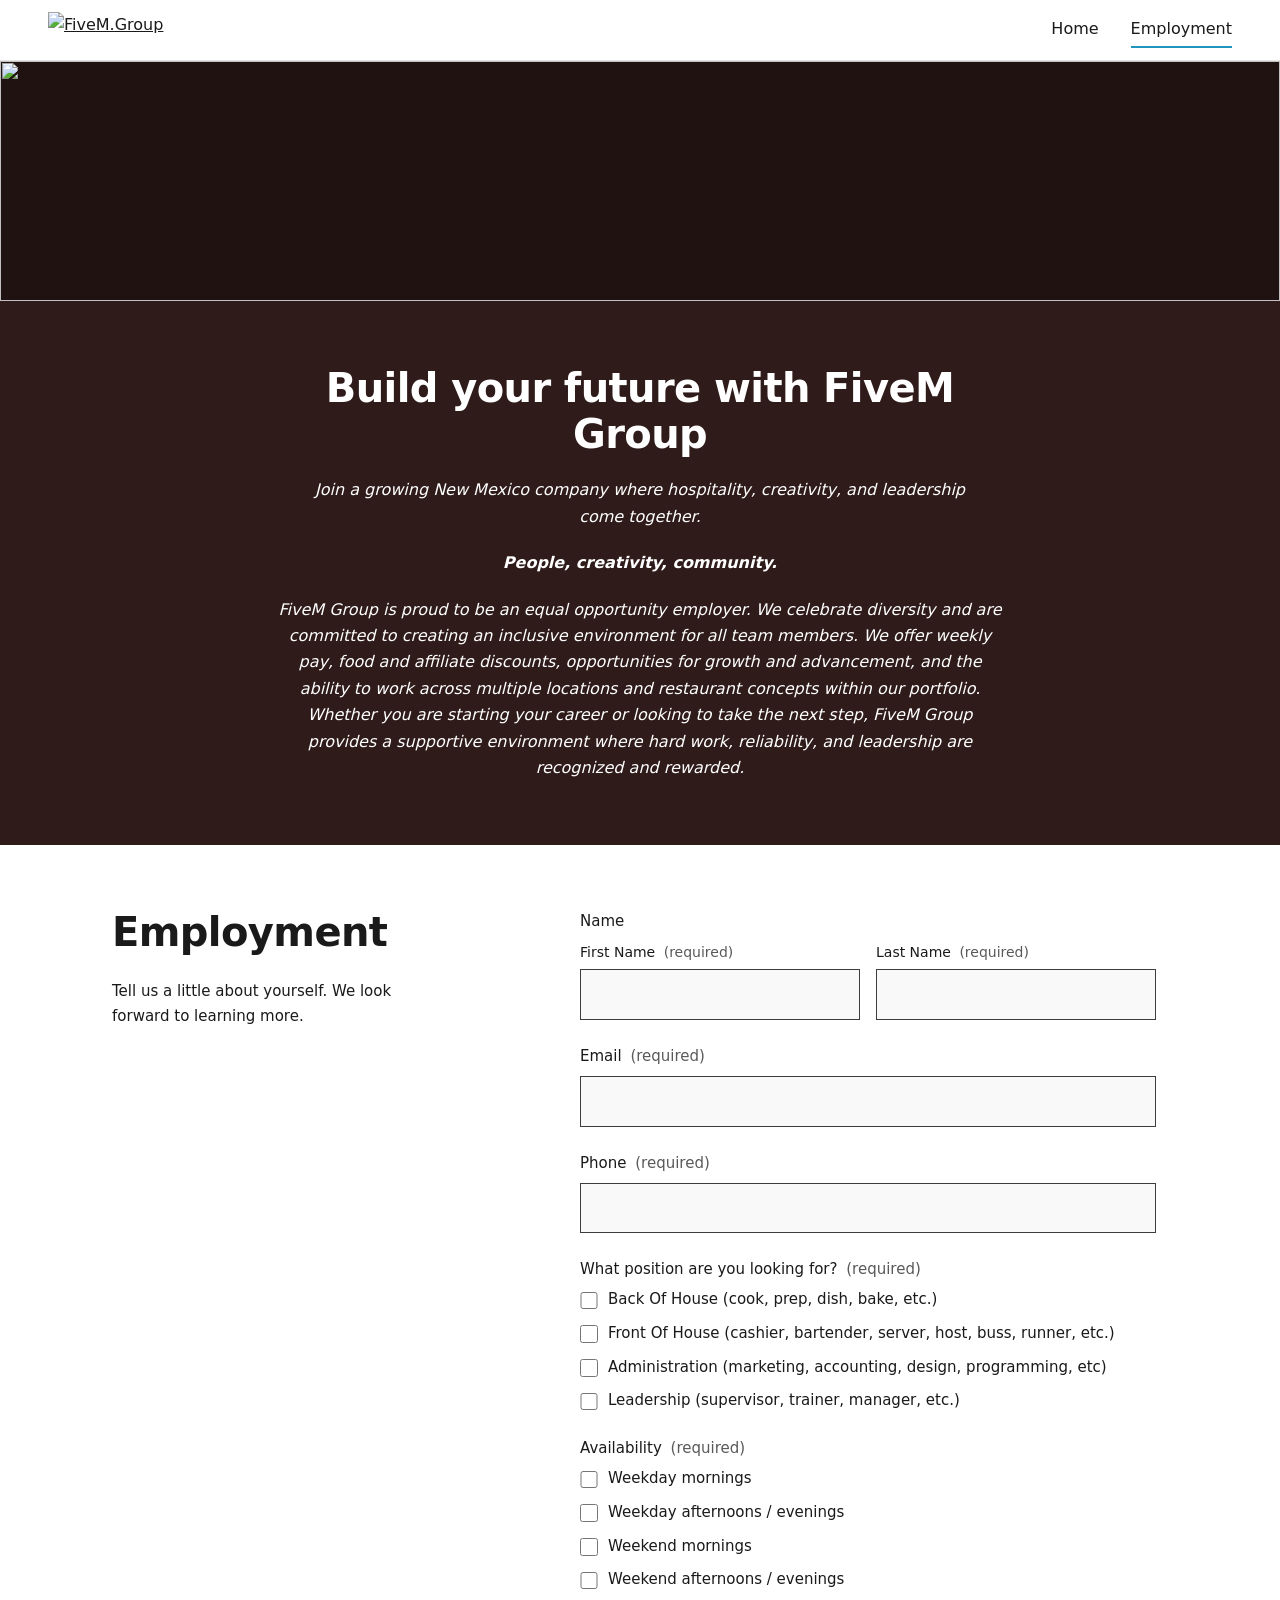
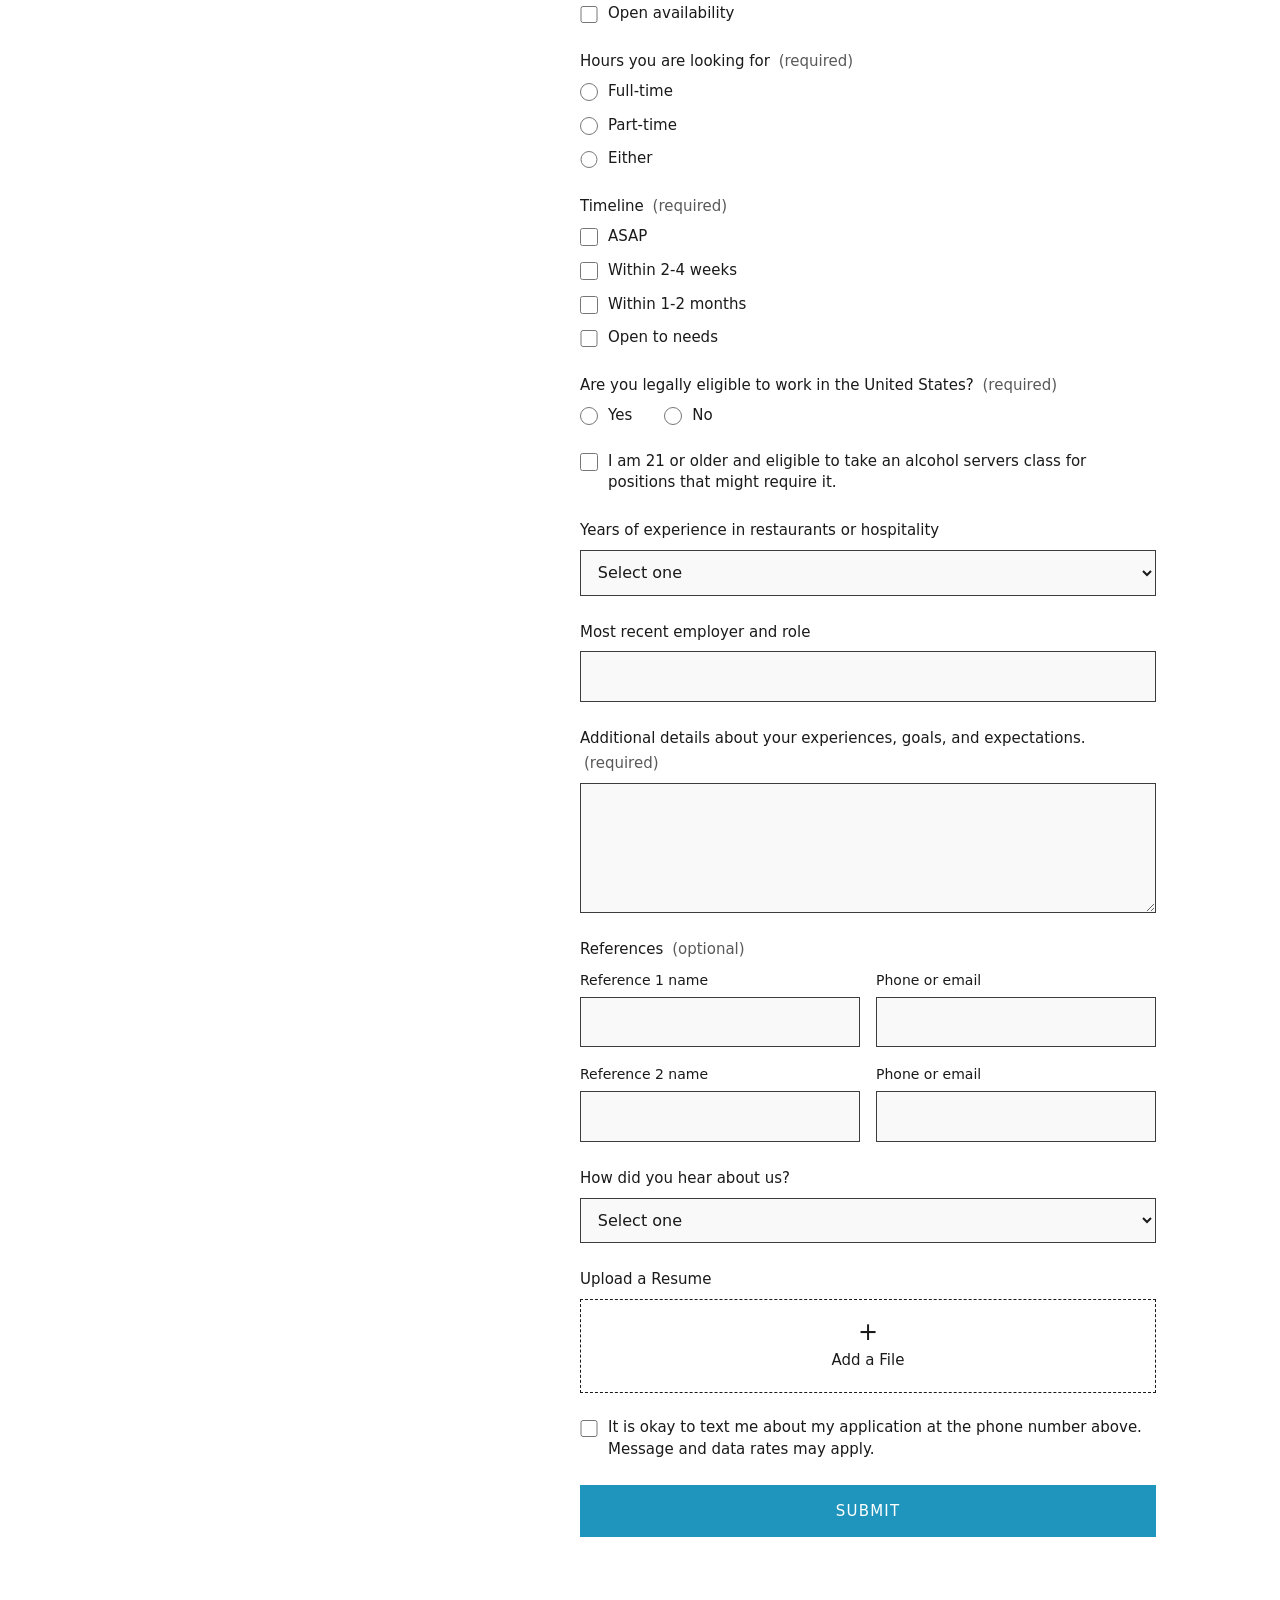
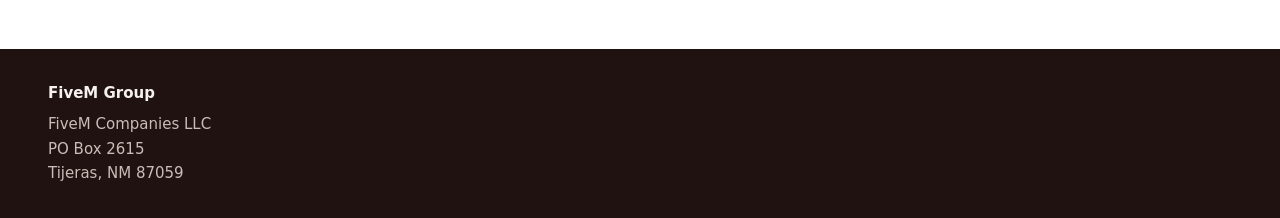
==== employment/index.html @ 02eaa0fe "Add Employment page and Microsoft 365 form handler" ====
<!doctype html>
<html lang="en">
<head>
  <meta charset="utf-8">
  <meta name="viewport" content="width=device-width, initial-scale=1">
  <title>Employment | Explore Careers Today - Join Our Team</title>
  <meta name="description" content="Join a growing New Mexico company where hospitality, creativity, and leadership come together. Apply to work with FiveM Group.">
  <link rel="canonical" href="https://www.fivem.group/employment">
  <link rel="icon" type="image/png" href="/assets/favicon.png">
  <link rel="preload" href="/assets/fonts/poppins-latin-400-normal.woff2" as="font" type="font/woff2" crossorigin>
  <link rel="preload" href="/assets/fonts/poppins-latin-700-normal.woff2" as="font" type="font/woff2" crossorigin>
  <link rel="stylesheet" href="/styles.css">
  <script src="/assets/apply.js" defer></script>
</head>
<body>
  <a class="skip" href="#main">Skip to content</a>

  <header class="site-header">
    <a class="logo" href="/" aria-label="FiveM.Group home">
      <img src="/assets/fivem-logo-header.png" alt="FiveM.Group" width="1416" height="219">
    </a>
    <nav aria-label="Main">
      <a href="/">Home</a>
      <a href="/employment" aria-current="page">Employment</a>
    </nav>
  </header>

  <main id="main">
    <img class="jobs-photo" src="/assets/hero.webp" alt="" width="2500" height="1667">

    <section class="jobs-intro">
      <h1>Build your future with FiveM Group</h1>
      <p>Join a growing New Mexico company where hospitality, creativity, and leadership come together.</p>
      <p class="motto">People, creativity, community.</p>
      <p>FiveM Group is proud to be an equal opportunity employer. We celebrate diversity and are committed to creating an inclusive environment for all team members. We offer weekly pay, food and affiliate discounts, opportunities for growth and advancement, and the ability to work across multiple locations and restaurant concepts within our portfolio. Whether you are starting your career or looking to take the next step, FiveM Group provides a supportive environment where hard work, reliability, and leadership are recognized and rewarded.</p>
    </section>

    <section class="apply" aria-labelledby="apply-heading">
      <div class="apply-intro">
        <h2 id="apply-heading">Employment</h2>
        <p>Tell us a little about yourself. We look forward to learning more.</p>
      </div>

      <form class="apply-form" method="post" action="/api/apply" enctype="multipart/form-data">
        <fieldset class="field">
          <legend>Name</legend>
          <div class="name-row">
            <div>
              <label class="sub-label" for="first-name">First Name <span class="req">(required)</span></label>
              <input id="first-name" name="firstName" type="text" autocomplete="given-name" required>
            </div>
            <div>
              <label class="sub-label" for="last-name">Last Name <span class="req">(required)</span></label>
              <input id="last-name" name="lastName" type="text" autocomplete="family-name" required>
            </div>
          </div>
        </fieldset>

        <div class="field">
          <label class="label" for="email">Email <span class="req">(required)</span></label>
          <input id="email" name="email" type="email" autocomplete="email" required>
        </div>

        <div class="field">
          <label class="label" for="phone">Phone <span class="req">(required)</span></label>
          <input id="phone" name="phone" type="tel" autocomplete="tel" required>
        </div>

        <fieldset class="field">
          <legend>What position are you looking for? <span class="req">(required)</span></legend>
          <div class="checks">
            <label class="check"><input type="checkbox" name="position" value="Back Of House (cook, prep, dish, bake, etc.)"><span>Back Of House (cook, prep, dish, bake, etc.)</span></label>
            <label class="check"><input type="checkbox" name="position" value="Front Of House (cashier, bartender, server, host, buss, runner, etc.)"><span>Front Of House (cashier, bartender, server, host, buss, runner, etc.)</span></label>
            <label class="check"><input type="checkbox" name="position" value="Administration (marketing, accounting, design, programming, etc)"><span>Administration (marketing, accounting, design, programming, etc)</span></label>
            <label class="check"><input type="checkbox" name="position" value="Leadership (supervisor, trainer, manager, etc.)"><span>Leadership (supervisor, trainer, manager, etc.)</span></label>
          </div>
        </fieldset>

        <fieldset class="field">
          <legend>Availability <span class="req">(required)</span></legend>
          <div class="checks">
            <label class="check"><input type="checkbox" name="availability" value="Weekday mornings"><span>Weekday mornings</span></label>
            <label class="check"><input type="checkbox" name="availability" value="Weekday afternoons / evenings"><span>Weekday afternoons / evenings</span></label>
            <label class="check"><input type="checkbox" name="availability" value="Weekend mornings"><span>Weekend mornings</span></label>
            <label class="check"><input type="checkbox" name="availability" value="Weekend afternoons / evenings"><span>Weekend afternoons / evenings</span></label>
            <label class="check"><input type="checkbox" name="availability" value="Open availability"><span>Open availability</span></label>
          </div>
        </fieldset>

        <fieldset class="field">
          <legend>Hours you are looking for <span class="req">(required)</span></legend>
          <div class="checks">
            <label class="check"><input type="radio" name="hours" value="Full-time" required><span>Full-time</span></label>
            <label class="check"><input type="radio" name="hours" value="Part-time" required><span>Part-time</span></label>
            <label class="check"><input type="radio" name="hours" value="Either" required><span>Either</span></label>
          </div>
        </fieldset>

        <fieldset class="field">
          <legend>Timeline <span class="req">(required)</span></legend>
          <div class="checks">
            <label class="check"><input type="checkbox" name="timeline" value="ASAP"><span>ASAP</span></label>
            <label class="check"><input type="checkbox" name="timeline" value="Within 2-4 weeks"><span>Within 2-4 weeks</span></label>
            <label class="check"><input type="checkbox" name="timeline" value="Within 1-2 months"><span>Within 1-2 months</span></label>
            <label class="check"><input type="checkbox" name="timeline" value="Open to needs"><span>Open to needs</span></label>
          </div>
        </fieldset>

        <fieldset class="field">
          <legend>Are you legally eligible to work in the United States? <span class="req">(required)</span></legend>
          <div class="checks checks-row">
            <label class="check"><input type="radio" name="workEligible" value="Yes" required><span>Yes</span></label>
            <label class="check"><input type="radio" name="workEligible" value="No" required><span>No</span></label>
          </div>
        </fieldset>

        <label class="check">
          <input type="checkbox" name="alcoholEligible" value="Yes">
          <span>I am 21 or older and eligible to take an alcohol servers class for positions that might require it.</span>
        </label>

        <div class="field">
          <label class="label" for="experience">Years of experience in restaurants or hospitality</label>
          <select id="experience" name="experience">
            <option value="">Select one</option>
              <option>No experience yet</option>
              <option>Less than 1 year</option>
              <option>1-2 years</option>
              <option>3-5 years</option>
              <option>More than 5 years</option>
          </select>
        </div>

        <div class="field">
          <label class="label" for="recent-job">Most recent employer and role</label>
          <input id="recent-job" name="recentJob" type="text" autocomplete="organization-title">
        </div>

        <div class="field">
          <label class="label" for="details">Additional details about your experiences, goals, and expectations. <span class="req">(required)</span></label>
          <textarea id="details" name="details" rows="4" required></textarea>
        </div>

        <fieldset class="field">
          <legend>References <span class="opt">(optional)</span></legend>
          <div class="ref-grid">
            <div>
              <label class="sub-label" for="ref1-name">Reference 1 name</label>
              <input id="ref1-name" name="ref1Name" type="text">
            </div>
            <div>
              <label class="sub-label" for="ref1-contact">Phone or email</label>
              <input id="ref1-contact" name="ref1Contact" type="text">
            </div>
            <div>
              <label class="sub-label" for="ref2-name">Reference 2 name</label>
              <input id="ref2-name" name="ref2Name" type="text">
            </div>
            <div>
              <label class="sub-label" for="ref2-contact">Phone or email</label>
              <input id="ref2-contact" name="ref2Contact" type="text">
            </div>
          </div>
        </fieldset>

        <div class="field">
          <label class="label" for="heard">How did you hear about us?</label>
          <select id="heard" name="heard">
            <option value="">Select one</option>
              <option>Referral from a team member or friend</option>
              <option>Indeed or another job board</option>
              <option>Social media</option>
              <option>Walked in / saw a sign</option>
              <option>Other</option>
          </select>
        </div>

        <div class="field">
          <span class="label" id="resume-label">Upload a Resume</span>
          <label class="upload">
            <input type="file" name="resume" accept=".pdf,.doc,.docx,.rtf,.txt" aria-labelledby="resume-label">
            <span class="plus" aria-hidden="true">+</span>
            <span class="upload-name">Add a File</span>
          </label>
        </div>

        <label class="check sms">
          <input type="checkbox" name="smsConsent" value="Yes">
          <span>It is okay to text me about my application at the phone number above. Message and data rates may apply.</span>
        </label>

        <div class="hp" aria-hidden="true">
          <label>Leave this field empty <input type="text" name="company_website" tabindex="-1" autocomplete="off"></label>
        </div>

        <button class="btn" type="submit">Submit</button>
        <p class="form-status" role="status" aria-live="polite"></p>
      </form>
    </section>
  </main>

  <footer class="site-footer">
    <p class="footer-name">FiveM Group</p>
    <address>
      FiveM Companies LLC<br>
      PO Box 2615<br>
      Tijeras, NM 87059
    </address>
  </footer>
</body>
</html>
---- styles.css ----
/* Poppins (SIL Open Font License), self-hosted */
@font-face { font-family: "Poppins"; font-style: normal; font-weight: 400; font-display: swap; src: url("/assets/fonts/poppins-latin-400-normal.woff2") format("woff2"); }
@font-face { font-family: "Poppins"; font-style: italic; font-weight: 400; font-display: swap; src: url("/assets/fonts/poppins-latin-400-italic.woff2") format("woff2"); }
@font-face { font-family: "Poppins"; font-style: normal; font-weight: 500; font-display: swap; src: url("/assets/fonts/poppins-latin-500-normal.woff2") format("woff2"); }
@font-face { font-family: "Poppins"; font-style: normal; font-weight: 600; font-display: swap; src: url("/assets/fonts/poppins-latin-600-normal.woff2") format("woff2"); }
@font-face { font-family: "Poppins"; font-style: normal; font-weight: 700; font-display: swap; src: url("/assets/fonts/poppins-latin-700-normal.woff2") format("woff2"); }
@font-face { font-family: "Poppins"; font-style: italic; font-weight: 700; font-display: swap; src: url("/assets/fonts/poppins-latin-700-italic.woff2") format("woff2"); }

:root {
  --ink: #1a1a1a;
  --brown: #2f1c1a;
  --brown-deep: #1f1210;
  --cyan: #1f95bd;
  --cyan-dark: #17789a;
  --cyan-light: #8fd6ee;
  --line: #e4e4e4;
  --sans: "Poppins", system-ui, -apple-system, "Segoe UI", Roboto, "Helvetica Neue", Arial, sans-serif;
  --gutter: clamp(1.25rem, 5vw, 3rem);
  --measure: 40rem;
  --wide: 72rem;
  --division: 48rem;
}

*, *::before, *::after { box-sizing: border-box; }

html { -webkit-text-size-adjust: 100%; }

body {
  margin: 0;
  background: #fff;
  color: var(--ink);
  font-family: var(--sans);
  font-size: 1rem;
  line-height: 1.65;
}

img { display: block; max-width: 100%; height: auto; }

h1, h2, h3 {
  font-family: var(--sans);
  font-weight: 700;
  line-height: 1.15;
  margin: 0 0 0.6em;
  letter-spacing: -0.015em;
}
h2 { font-size: clamp(1.75rem, 4.5vw, 2.5rem); }
h3 { font-size: 1.25rem; }
p { margin: 0 0 1em; }

a { color: inherit; }
:focus-visible { outline: 3px solid var(--cyan-dark); outline-offset: 3px; }

.skip {
  position: absolute;
  left: -999px;
  top: 0;
  background: var(--ink);
  color: #fff;
  padding: 0.6rem 1rem;
  z-index: 10;
}
.skip:focus { left: 0; }

/* Header */
.site-header {
  display: flex;
  align-items: center;
  justify-content: space-between;
  gap: 1rem;
  padding: 0.75rem var(--gutter);
  background: #fff;
  border-bottom: 1px solid var(--line);
}
.logo img { height: clamp(1.6rem, 4vw, 2.25rem); width: auto; }
.site-header nav { display: flex; gap: clamp(1rem, 3vw, 2rem); }
.site-header nav a {
  text-decoration: none;
  font-weight: 500;
  padding: 0.25rem 0;
  border-bottom: 2px solid transparent;
}
.site-header nav a:hover,
.site-header nav a[aria-current="page"] { border-bottom-color: var(--cyan); }

/* Hero */
.hero {
  position: relative;
  min-height: clamp(26rem, 78vh, 46rem);
  display: grid;
  align-items: end;
  color: #fff;
  background: var(--brown-deep);
  overflow: hidden;
}
.hero img {
  position: absolute;
  inset: 0;
  width: 100%;
  height: 100%;
  object-fit: cover;
}
.hero::after {
  content: "";
  position: absolute;
  inset: 0;
  background: linear-gradient(to top, rgba(18, 12, 10, 0.82) 0%, rgba(18, 12, 10, 0.35) 55%, rgba(18, 12, 10, 0.1) 100%);
}
.hero h1 {
  position: relative;
  z-index: 1;
  max-width: 26ch;
  margin: 0;
  padding: 0 var(--gutter) clamp(2rem, 7vh, 4rem);
  font-size: clamp(1.75rem, 3.6vw, 2.75rem);
  letter-spacing: -0.02em;
  text-wrap: balance;
  text-shadow: 0 2px 24px rgba(0, 0, 0, 0.35);
}
@media (min-width: 72rem) {
  .hero h1 { padding-left: calc((100vw - var(--wide)) / 2 + var(--gutter)); }
}

/* About */
.about {
  max-width: calc(var(--measure) + 2 * var(--gutter));
  margin: 0 auto;
  padding: clamp(3rem, 8vw, 5rem) var(--gutter) clamp(1.5rem, 4vw, 2.5rem);
}
.about p { font-size: 1.125rem; }
.about .motto {
  font-weight: 700;
  font-style: italic;
  font-size: 1.25rem;
  color: var(--cyan-dark);
  margin-top: 1.5rem;
}

/* Division sections: Primera Agua Hospitality and Manzer Agency */
.division {
  max-width: calc(var(--division) + 2 * var(--gutter));
  margin: 0 auto;
  padding: clamp(2.5rem, 6vw, 4rem) var(--gutter);
}
.division-head { text-align: center; }
.division-logo {
  width: min(100%, 18.5rem);
  height: auto;
  margin: 0 auto 1.5rem;
}
.division-head h2 { margin-bottom: 1rem; }
.division-head p { margin-left: auto; margin-right: auto; text-wrap: pretty; }
.division-head p:last-child { margin-bottom: 0; }

/* Restaurants: small logo with the button beside it, text underneath */
.brands { margin-top: clamp(2.5rem, 6vw, 3.5rem); }
.brand + .brand { margin-top: clamp(2.5rem, 6vw, 3.5rem); }
.brand-top {
  display: flex;
  align-items: center;
  justify-content: space-between;
  gap: 1rem;
  margin-bottom: 0.75rem;
}
.brand-logo { width: 11rem; height: auto; }
.brand-name {
  font-size: 1.0625rem;
  font-weight: 600;
  letter-spacing: 0;
  line-height: 1.65;
  margin: 0;
}
.brand p { margin: 0; text-wrap: pretty; }

/* Buttons and links */
.btn {
  display: inline-flex;
  align-items: center;
  justify-content: center;
  min-height: 3rem;
  padding: 0 1.75rem;
  background: var(--cyan);
  color: #fff;
  text-decoration: none;
  text-transform: uppercase;
  letter-spacing: 0.08em;
  font-size: 0.9375rem;
  font-weight: 500;
  transition: background-color 0.15s ease;
}
.btn:hover { background: var(--cyan-dark); }
.text-link {
  color: var(--cyan-dark);
  font-weight: 600;
  text-underline-offset: 0.2em;
}
.text-link:hover { color: var(--brown); }

/* Contact */
.contact {
  background: var(--brown);
  color: #f6f1ee;
  padding: clamp(3rem, 8vw, 5rem) var(--gutter);
}
.contact > * { max-width: var(--wide); margin-left: auto; margin-right: auto; }
.contact-grid {
  display: grid;
  gap: 2.5rem;
}
.contact h3 { font-size: 1.25rem; }
.contact .text-link { color: var(--cyan-light); }
.contact .text-link:hover { color: #fff; }
@media (min-width: 48rem) {
  .contact-grid { grid-template-columns: 1fr 1fr; }
}

/* Footer */
.site-footer {
  padding: 2rem var(--gutter);
  background: var(--brown-deep);
  color: #c9bdb9;
  font-size: 0.9375rem;
}
.site-footer .footer-name {
  font-weight: 700;
  color: #f6f1ee;
  margin: 0 0 0.4rem;
}
.site-footer address { font-style: normal; }

/* Simple inner pages */
.page-intro {
  max-width: calc(var(--measure) + 2 * var(--gutter));
  margin: 0 auto;
  padding: clamp(3rem, 8vw, 6rem) var(--gutter);
  min-height: 50vh;
}
.page-intro h1 { font-size: clamp(2.25rem, 6vw, 3.5rem); }
.page-intro p { font-size: 1.125rem; }

/* Employment page */
.jobs-photo {
  width: 100%;
  height: clamp(9rem, 22vw, 15rem);
  object-fit: cover;
  object-position: center 65%;
  background: var(--brown-deep);
}
.jobs-intro {
  background: var(--brown);
  color: #fff;
  text-align: center;
  padding: clamp(2.5rem, 6vw, 4rem) var(--gutter);
}
.jobs-intro > * { max-width: 46rem; margin-left: auto; margin-right: auto; }
.jobs-intro h1 {
  font-size: clamp(1.75rem, 4vw, 2.5rem);
  font-weight: 600;
  margin-bottom: 1.25rem;
}
.jobs-intro p { font-style: italic; margin-bottom: 1.25rem; text-wrap: pretty; }
.jobs-intro .motto { font-weight: 700; }
.jobs-intro p:last-child { margin-bottom: 0; }

.apply {
  max-width: var(--wide);
  margin: 0 auto;
  padding: clamp(2.5rem, 6vw, 4rem) var(--gutter);
  display: grid;
  gap: 2rem;
}
@media (min-width: 48rem) {
  .apply { grid-template-columns: 5fr 7fr; gap: 3rem; }
}
.apply-intro h2 { font-size: clamp(1.75rem, 4vw, 2.5rem); }
.apply-intro p { font-size: 0.9375rem; max-width: 18rem; }

.apply-form { display: grid; gap: 1.5rem; max-width: 36rem; }
.field { border: 0; padding: 0; margin: 0; min-width: 0; }
.field > legend,
.field > .label { display: block; padding: 0; margin: 0 0 0.45rem; font-size: 0.9375rem; }
.req { font-weight: 300; color: #595959; margin-left: 0.25rem; }
.name-row { display: grid; gap: 1rem; }
@media (min-width: 30rem) {
  .name-row { grid-template-columns: 1fr 1fr; }
}
.sub-label { display: block; font-size: 0.875rem; margin-bottom: 0.3rem; }

.apply-form input[type="text"],
.apply-form input[type="email"],
.apply-form input[type="tel"],
.apply-form textarea {
  display: block;
  width: 100%;
  font: inherit;
  font-size: 1rem;
  padding: 0.7rem 0.8rem;
  color: var(--ink);
  background: #f9f9f9;
  border: 1px solid #3d3d3d;
  border-radius: 0;
}
.apply-form textarea { min-height: 7rem; resize: vertical; }

.checks { display: grid; gap: 0.75rem; }
.check {
  display: flex;
  align-items: flex-start;
  gap: 0.65rem;
  font-size: 0.9375rem;
  line-height: 1.45;
  cursor: pointer;
}
.check input {
  flex: none;
  width: 1.1rem;
  height: 1.1rem;
  margin: 0.15rem 0 0;
  accent-color: var(--cyan-dark);
}

.upload {
  position: relative;
  display: grid;
  justify-items: center;
  gap: 0.2rem;
  padding: 1.25rem 1rem;
  border: 1px dashed var(--ink);
  text-align: center;
  cursor: pointer;
  font-size: 0.9375rem;
}
.upload:hover { background: #f9f9f9; }
.upload:focus-within { outline: 3px solid var(--cyan-dark); outline-offset: 3px; }
.upload input {
  position: absolute;
  inset: 0;
  width: 100%;
  height: 100%;
  opacity: 0;
  cursor: pointer;
}
.upload .plus { font-size: 1.5rem; line-height: 1; }
.upload-name { word-break: break-word; }

.apply-form .btn { width: 100%; min-height: 3.25rem; border: 0; font-family: inherit; cursor: pointer; }
.apply-form .btn:disabled { opacity: 0.6; cursor: wait; }
.form-status { margin: 0; min-height: 1.5rem; font-weight: 600; }
.form-status[data-state="error"] { color: #b3261e; }
.form-status[data-state="ok"] { color: #136b3c; }
.hp { position: absolute; left: -9999px; width: 1px; height: 1px; overflow: hidden; }

@media (prefers-reduced-motion: reduce) {
  * { transition: none !important; }
}

/* Employment form additions */
.opt { font-weight: 300; color: #595959; margin-left: 0.25rem; }
.checks-row { display: flex; flex-wrap: wrap; gap: 0.75rem 2rem; }
.ref-grid { display: grid; gap: 1rem; }
@media (min-width: 30rem) {
  .ref-grid { grid-template-columns: 1fr 1fr; }
}
.apply-form select {
  display: block;
  width: 100%;
  font: inherit;
  font-size: 1rem;
  padding: 0.7rem 0.8rem;
  color: var(--ink);
  background: #f9f9f9;
  border: 1px solid #3d3d3d;
  border-radius: 0;
}
.apply-form input[type="radio"] {
  flex: none;
  width: 1.1rem;
  height: 1.1rem;
  margin: 0.15rem 0 0;
  accent-color: var(--cyan-dark);
}
.apply-form .ref-grid input[type="text"] { width: 100%; }
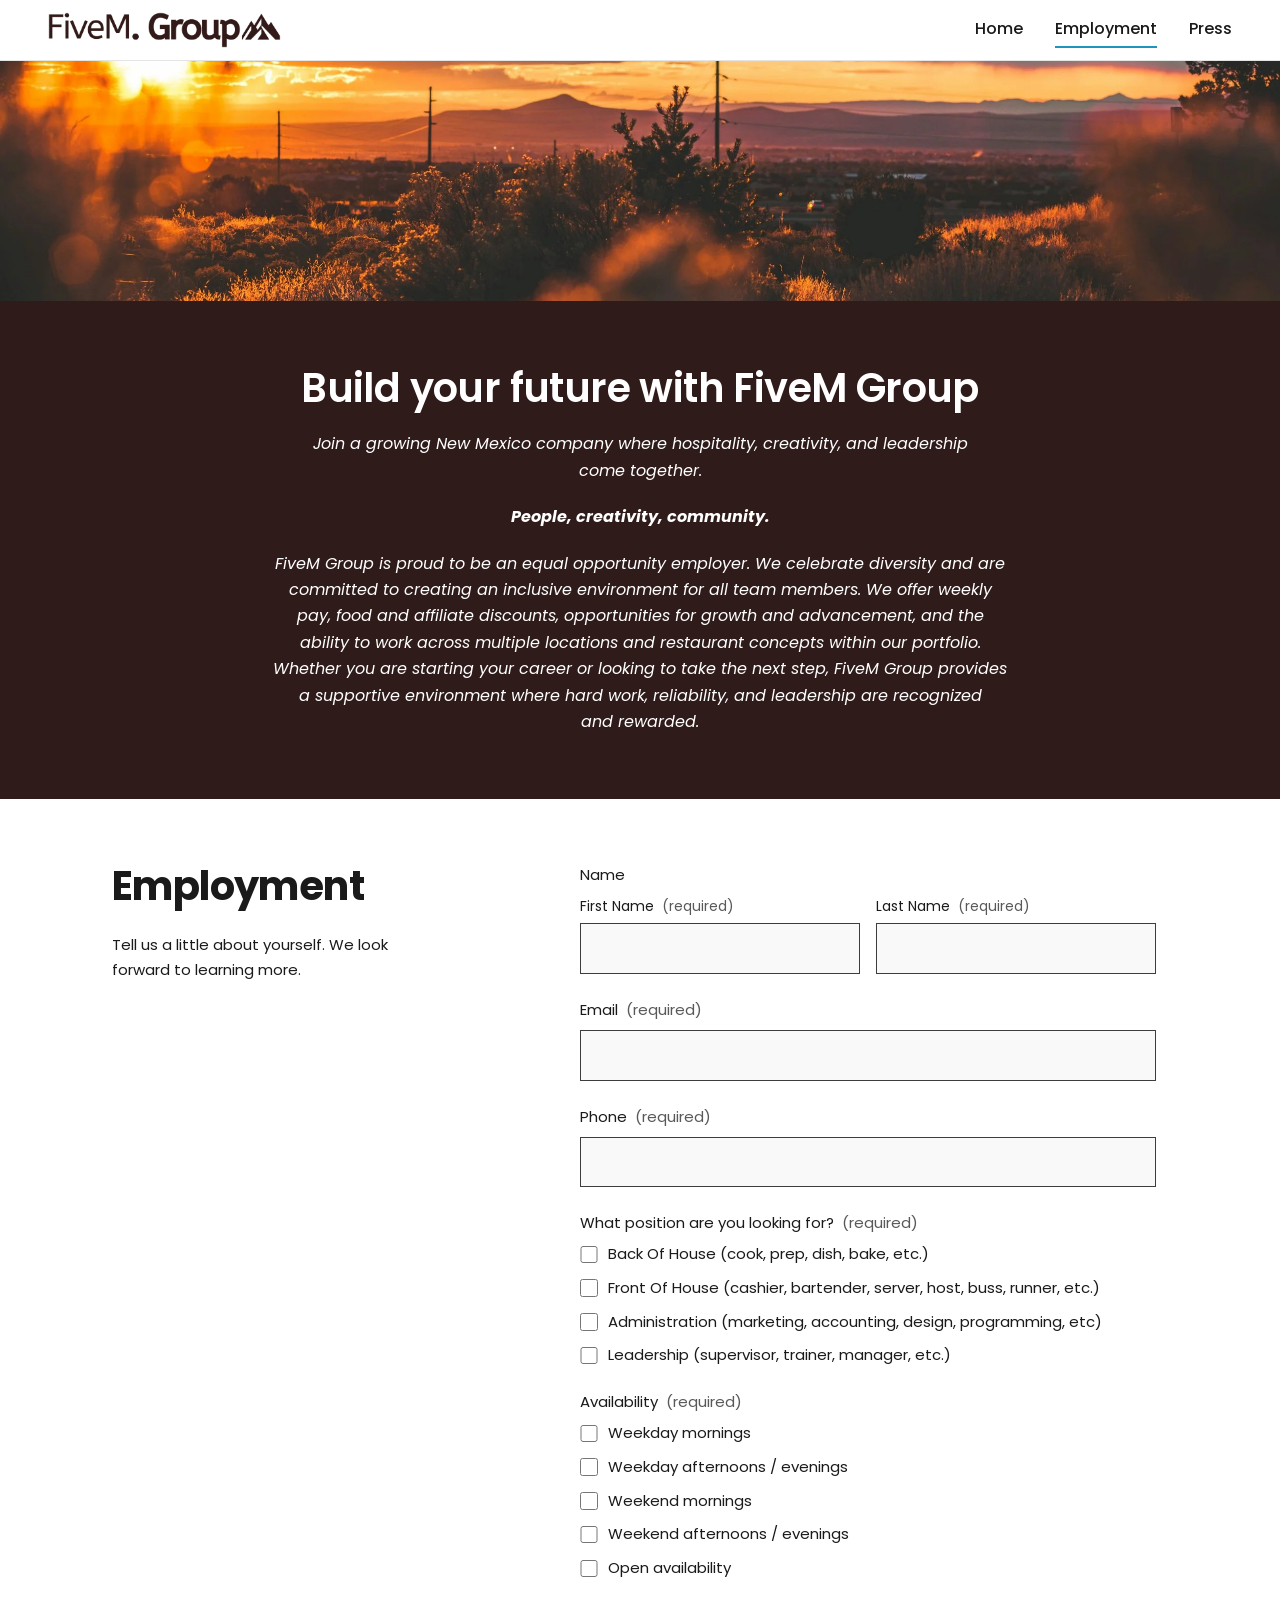
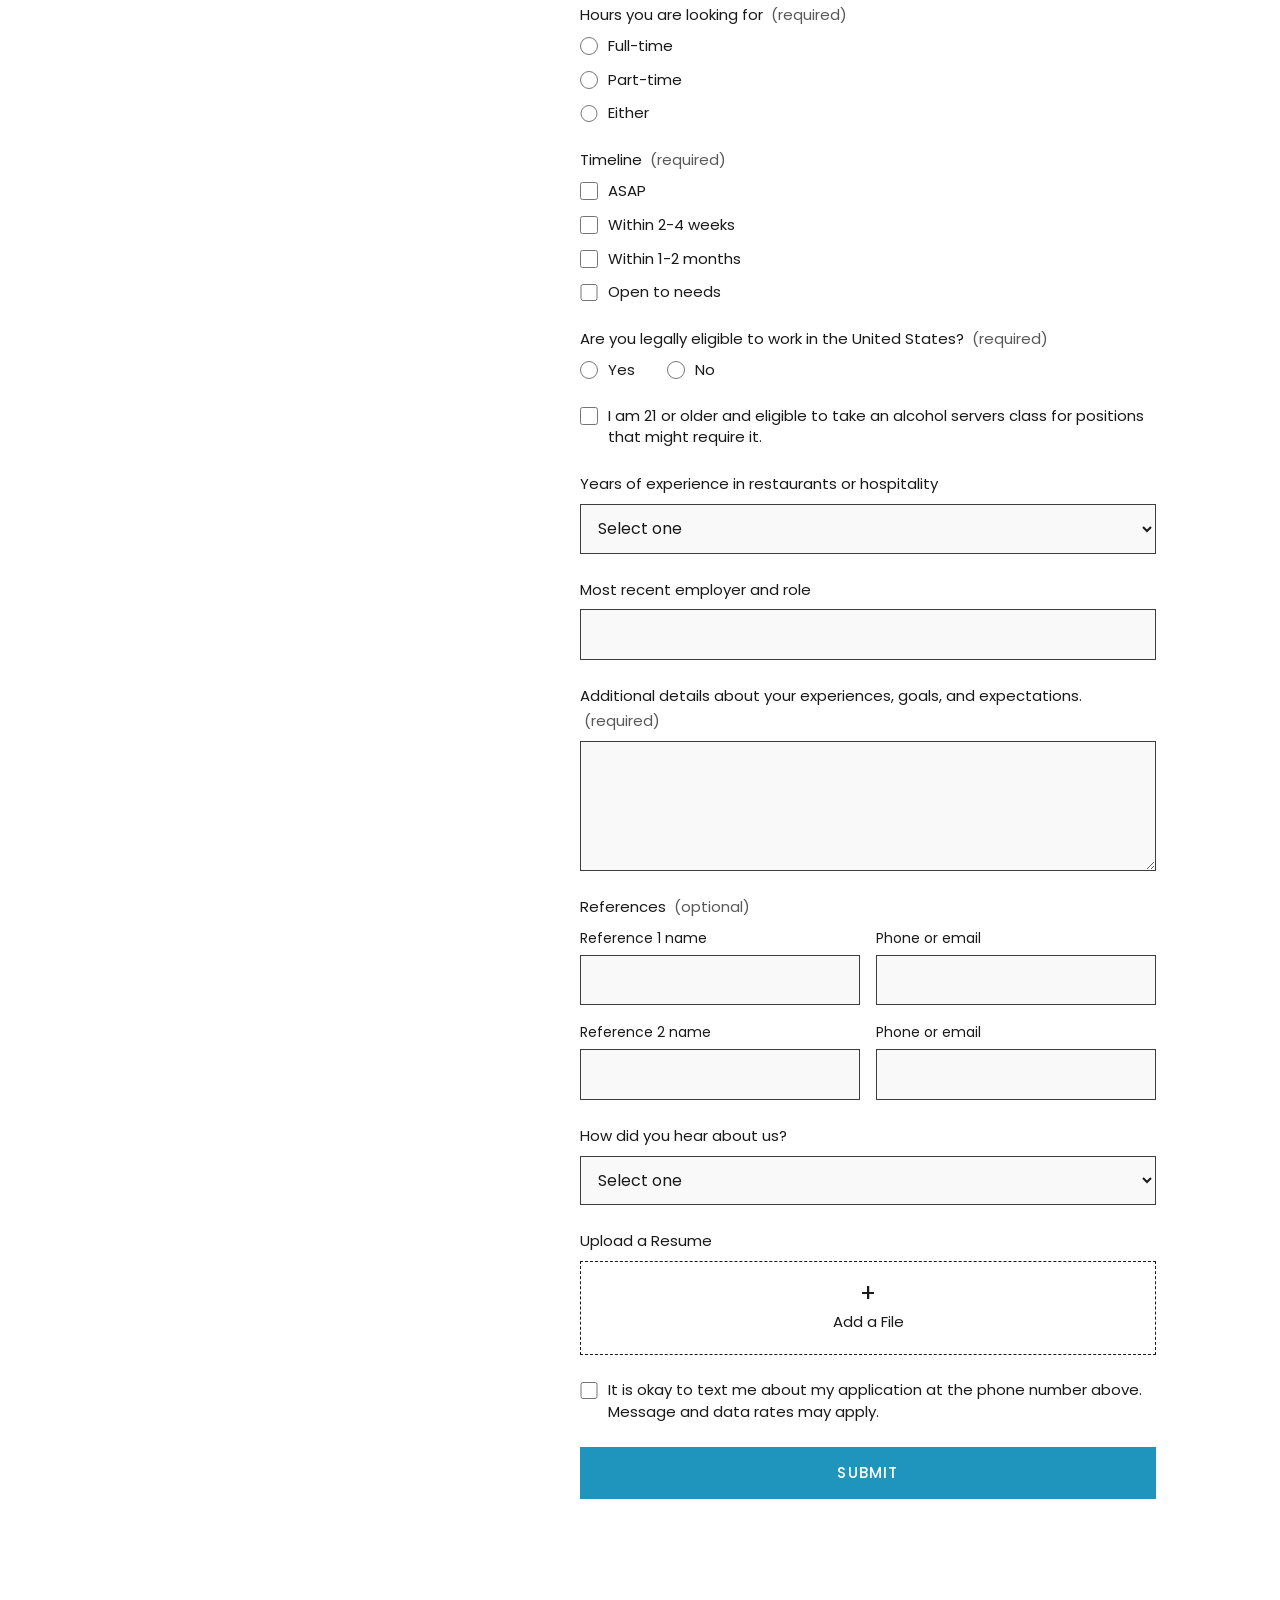
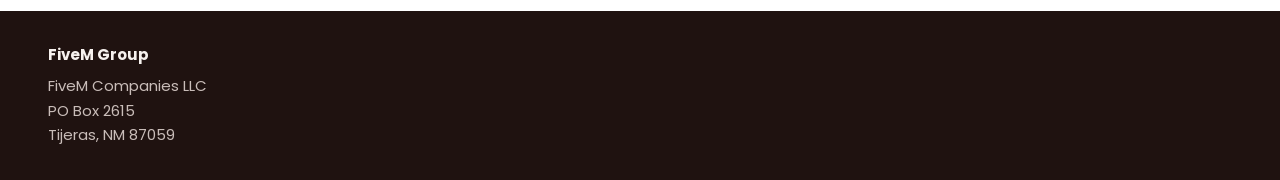
==== commit 6be607c4: "Add files via upload" ====
--- a/employment/index.html
+++ b/employment/index.html
@@ -22,6 +22,7 @@
     <nav aria-label="Main">
       <a href="/">Home</a>
       <a href="/employment" aria-current="page">Employment</a>
+      <a href="/press/">Press</a>
     </nav>
   </header>
 
--- a/styles.css
+++ b/styles.css
@@ -379,3 +379,59 @@
   accent-color: var(--cyan-dark);
 }
 .apply-form .ref-grid input[type="text"] { width: 100%; }
+
+/* Press section */
+.press {
+  max-width: calc(var(--measure) + 2 * var(--gutter));
+  margin: 0 auto;
+  padding: clamp(2.5rem, 7vw, 4.5rem) var(--gutter) clamp(3rem, 8vw, 5rem);
+}
+.press-kicker {
+  margin: 0 0 0.75rem;
+  font-size: 0.875rem;
+  font-weight: 600;
+  letter-spacing: 0.08em;
+  text-transform: uppercase;
+  color: var(--cyan-dark);
+}
+.press h1 { font-size: clamp(2rem, 5vw, 3rem); margin-bottom: 0.5em; text-wrap: balance; }
+.press-sub { font-size: 1.25rem; font-style: italic; line-height: 1.5; margin-bottom: 1rem; text-wrap: pretty; }
+.press-meta { color: #595959; font-size: 0.9375rem; margin-bottom: 2rem; }
+.press-body p { font-size: 1.0625rem; text-wrap: pretty; }
+.press-body .dateline { font-weight: 600; }
+.press-body blockquote {
+  margin: 1.75rem 0;
+  padding: 0.25rem 0 0.25rem 1.25rem;
+  border-left: 4px solid var(--cyan);
+  font-style: italic;
+}
+.press-body blockquote p { margin-bottom: 0.4em; }
+.press-body blockquote cite { display: block; font-style: normal; font-size: 0.9375rem; color: #595959; }
+.press-end { text-align: center; letter-spacing: 0.35em; color: #595959; margin: 2rem 0 0; }
+.press-section { margin-top: 2.5rem; padding-top: 1.5rem; border-top: 1px solid var(--line); }
+.press-section h2 { font-size: 1.25rem; margin-bottom: 0.5rem; }
+.press-section p { margin-bottom: 0.5em; }
+.press-photos { display: grid; gap: 1.5rem; margin-top: 1rem; }
+@media (min-width: 40rem) {
+  .press-photos { grid-template-columns: 1fr 1fr; }
+}
+.press-photos figure { margin: 0; }
+.press-photos img { width: 100%; height: auto; background: #f4f4f4; }
+.press-photos figcaption { font-size: 0.875rem; margin-top: 0.4rem; }
+.press-actions { display: flex; flex-wrap: wrap; gap: 0.75rem; margin-top: 1.5rem; }
+.press-back { display: inline-block; margin-top: 2.5rem; }
+
+.press-list { list-style: none; margin: 2rem 0 0; padding: 0; }
+.press-list li { padding: 1.5rem 0; border-bottom: 1px solid var(--line); }
+.press-list li:first-child { border-top: 1px solid var(--line); }
+.press-list time { display: block; font-size: 0.875rem; color: #595959; margin-bottom: 0.25rem; }
+.press-list h2 { font-size: 1.375rem; margin: 0 0 0.35rem; }
+.press-list h2 a { text-decoration: none; }
+.press-list h2 a:hover { color: var(--cyan-dark); text-decoration: underline; text-underline-offset: 0.2em; }
+.press-list p { margin: 0; }
+.press-empty { margin-top: 2rem; color: #595959; }
+.press-visit { margin-top: 2rem; padding: 1.25rem 1.5rem; background: #f6f6f6; border-left: 4px solid var(--cyan); }
+.press-visit h2 { font-size: 1.25rem; margin-bottom: 0.5rem; }
+.press-visit p { margin: 0; font-size: 1rem; }
+.press-share { margin: 0 0 1rem; padding: 1rem 1.25rem; background: #f6f6f6; font-size: 0.9375rem; }
+.press-copy { min-height: 2.5rem; padding: 0 1.25rem; border: 0; font-family: inherit; cursor: pointer; }
